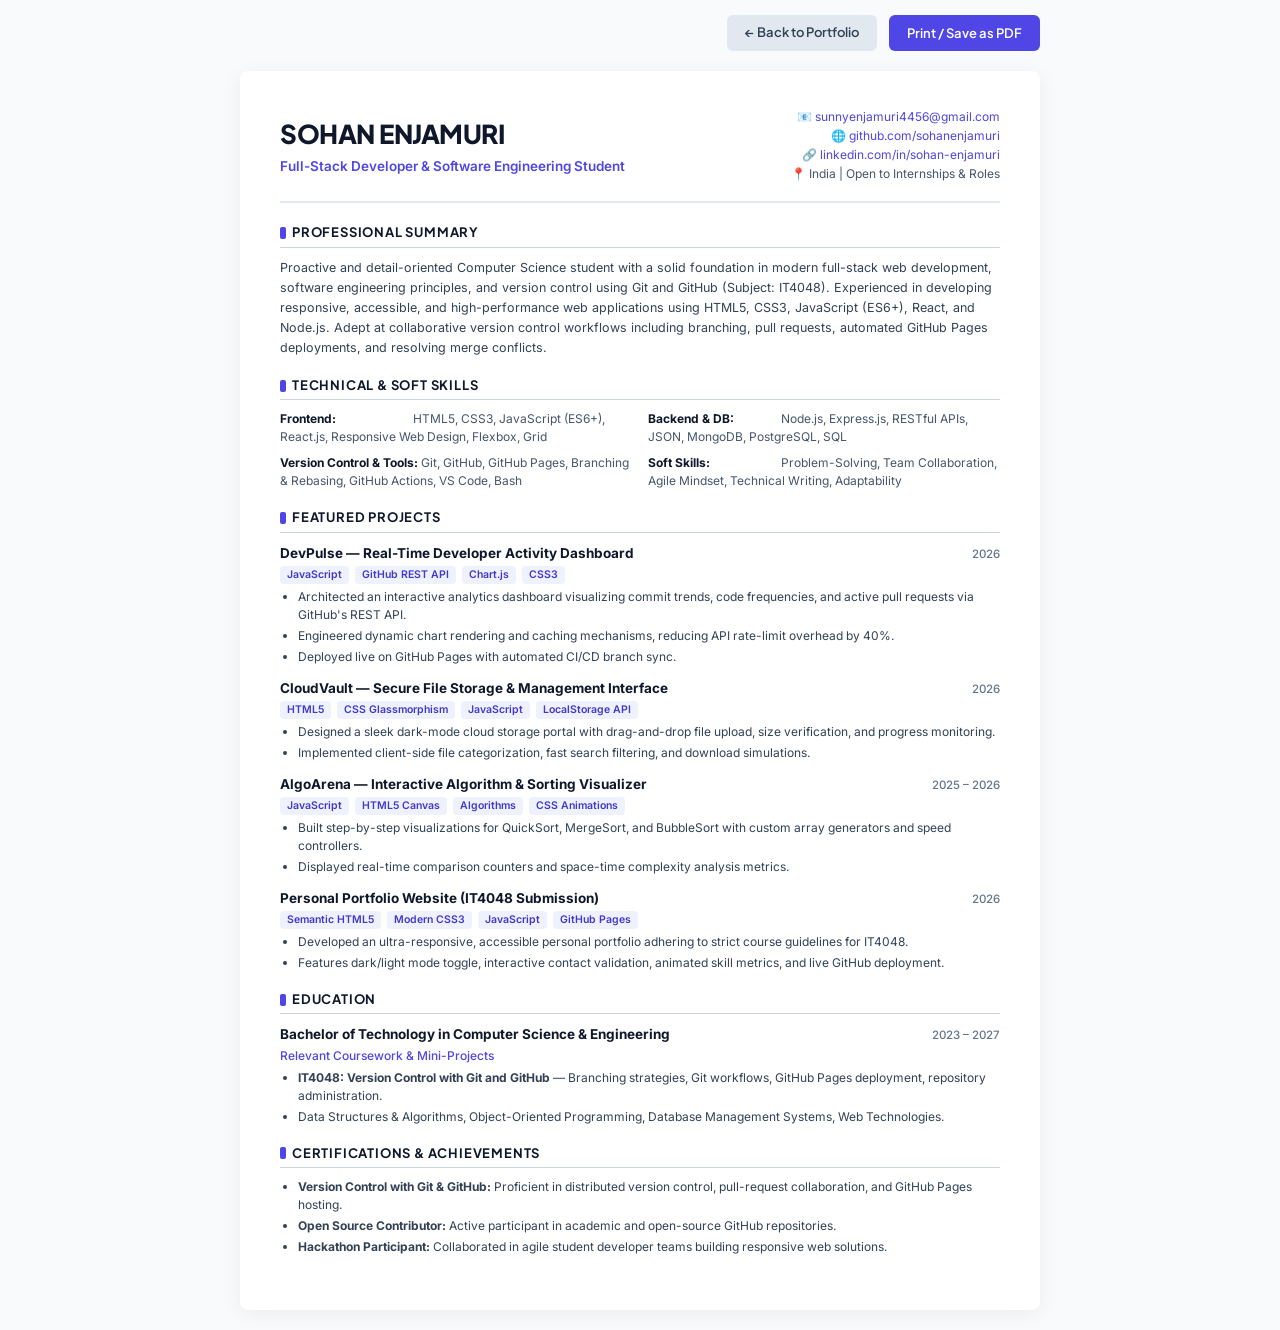
==== resume.html @ fd1a0806 "feat: initial commit of personal portfolio website for IT4048 mini-project" ====
<!DOCTYPE html>
<html lang="en">
<head>
  <meta charset="UTF-8">
  <meta name="viewport" content="width=device-width, initial-scale=1.0">
  <title>Resume - Sohan Enjamuri</title>
  <link rel="preconnect" href="https://fonts.googleapis.com">
  <link rel="preconnect" href="https://fonts.gstatic.com" crossorigin>
  <link href="https://fonts.googleapis.com/css2?family=Plus+Jakarta+Sans:wght@400;500;600;700;800&family=Inter:wght@300;400;500;600&display=swap" rel="stylesheet">
  <style>
    @page {
      size: A4;
      margin: 14mm 16mm 14mm 16mm;
    }
    * {
      box-sizing: border-box;
      margin: 0;
      padding: 0;
    }
    body {
      font-family: 'Inter', sans-serif;
      color: #1e293b;
      background: #f8fafc;
      line-height: 1.5;
      font-size: 13px;
      -webkit-print-color-adjust: exact;
      print-color-adjust: exact;
    }
    .resume-wrapper {
      max-width: 800px;
      margin: 20px auto;
      background: #ffffff;
      padding: 36px 40px;
      border-radius: 8px;
      box-shadow: 0 4px 20px rgba(0,0,0,0.06);
    }
    @media print {
      body {
        background: #ffffff;
      }
      .resume-wrapper {
        margin: 0;
        padding: 0;
        box-shadow: none;
        border-radius: 0;
      }
      .no-print {
        display: none !important;
      }
    }
    .print-bar {
      max-width: 800px;
      margin: 15px auto 0;
      display: flex;
      justify-content: flex-end;
      gap: 12px;
    }
    .btn-print {
      display: inline-flex;
      align-items: center;
      gap: 8px;
      background: #4f46e5;
      color: #fff;
      padding: 8px 18px;
      border-radius: 6px;
      font-family: 'Plus Jakarta Sans', sans-serif;
      font-weight: 600;
      font-size: 13px;
      text-decoration: none;
      cursor: pointer;
      border: none;
      transition: background 0.2s;
    }
    .btn-print:hover {
      background: #4338ca;
    }
    .btn-back {
      background: #e2e8f0;
      color: #334155;
    }
    .btn-back:hover {
      background: #cbd5e1;
    }
    /* Header */
    .header {
      border-bottom: 2px solid #e2e8f0;
      padding-bottom: 18px;
      margin-bottom: 20px;
      display: flex;
      justify-content: space-between;
      align-items: center;
    }
    .header-info h1 {
      font-family: 'Plus Jakarta Sans', sans-serif;
      font-size: 26px;
      font-weight: 800;
      color: #0f172a;
      letter-spacing: -0.5px;
    }
    .header-info .tagline {
      font-size: 13.5px;
      font-weight: 600;
      color: #4f46e5;
      margin-top: 3px;
    }
    .header-contacts {
      text-align: right;
      font-size: 12px;
      color: #475569;
      line-height: 1.6;
    }
    .header-contacts a {
      color: #4f46e5;
      text-decoration: none;
    }
    /* Sections */
    .section {
      margin-bottom: 18px;
    }
    .section-title {
      font-family: 'Plus Jakarta Sans', sans-serif;
      font-size: 13px;
      font-weight: 700;
      text-transform: uppercase;
      letter-spacing: 0.8px;
      color: #0f172a;
      border-bottom: 1.5px solid #cbd5e1;
      padding-bottom: 4px;
      margin-bottom: 10px;
      display: flex;
      align-items: center;
      gap: 6px;
    }
    .section-title::before {
      content: '';
      display: inline-block;
      width: 6px;
      height: 12px;
      background: #4f46e5;
      border-radius: 2px;
    }
    /* Content Blocks */
    .summary-text {
      color: #334155;
      font-size: 12.5px;
      line-height: 1.6;
    }
    .skills-grid {
      display: grid;
      grid-template-columns: repeat(2, 1fr);
      gap: 8px 16px;
    }
    .skill-category {
      font-size: 12px;
    }
    .skill-category strong {
      color: #0f172a;
      display: inline-block;
      min-width: 130px;
    }
    .skill-category span {
      color: #475569;
    }
    /* Items (Experience, Projects, Education) */
    .item {
      margin-bottom: 12px;
    }
    .item:last-child {
      margin-bottom: 0;
    }
    .item-header {
      display: flex;
      justify-content: space-between;
      align-items: baseline;
      margin-bottom: 2px;
    }
    .item-title {
      font-size: 13.5px;
      font-weight: 700;
      color: #0f172a;
    }
    .item-subtitle {
      font-size: 12px;
      font-weight: 500;
      color: #4f46e5;
    }
    .item-date {
      font-size: 11.5px;
      font-weight: 500;
      color: #64748b;
    }
    .item-bullets {
      list-style-type: disc;
      padding-left: 18px;
      margin-top: 4px;
    }
    .item-bullets li {
      font-size: 12px;
      color: #334155;
      margin-bottom: 3px;
      line-height: 1.5;
    }
    .project-badges {
      display: flex;
      gap: 6px;
      margin: 3px 0 4px;
      flex-wrap: wrap;
    }
    .badge {
      display: inline-block;
      background: #eef2ff;
      color: #4338ca;
      font-size: 10.5px;
      font-weight: 600;
      padding: 1px 7px;
      border-radius: 4px;
    }
  </style>
</head>
<body>
  <div class="print-bar no-print">
    <a href="index.html" class="btn-print btn-back">← Back to Portfolio</a>
    <button onclick="window.print()" class="btn-print">Print / Save as PDF</button>
  </div>

  <div class="resume-wrapper">
    <!-- Header -->
    <header class="header">
      <div class="header-info">
        <h1>SOHAN ENJAMURI</h1>
        <div class="tagline">Full-Stack Developer & Software Engineering Student</div>
      </div>
      <div class="header-contacts">
        <div>📧 <a href="mailto:sunnyenjamuri4456@gmail.com">sunnyenjamuri4456@gmail.com</a></div>
        <div>🌐 <a href="https://github.com/sohanenjamuri">github.com/sohanenjamuri</a></div>
        <div>🔗 <a href="https://linkedin.com/in/sohan-enjamuri">linkedin.com/in/sohan-enjamuri</a></div>
        <div>📍 India | Open to Internships & Roles</div>
      </div>
    </header>

    <!-- Professional Summary -->
    <section class="section">
      <div class="section-title">Professional Summary</div>
      <p class="summary-text">
        Proactive and detail-oriented Computer Science student with a solid foundation in modern full-stack web development, software engineering principles, and version control using Git and GitHub (Subject: IT4048). Experienced in developing responsive, accessible, and high-performance web applications using HTML5, CSS3, JavaScript (ES6+), React, and Node.js. Adept at collaborative version control workflows including branching, pull requests, automated GitHub Pages deployments, and resolving merge conflicts.
      </p>
    </section>

    <!-- Technical & Soft Skills -->
    <section class="section">
      <div class="section-title">Technical & Soft Skills</div>
      <div class="skills-grid">
        <div class="skill-category">
          <strong>Frontend:</strong>
          <span>HTML5, CSS3, JavaScript (ES6+), React.js, Responsive Web Design, Flexbox, Grid</span>
        </div>
        <div class="skill-category">
          <strong>Backend & DB:</strong>
          <span>Node.js, Express.js, RESTful APIs, JSON, MongoDB, PostgreSQL, SQL</span>
        </div>
        <div class="skill-category">
          <strong>Version Control & Tools:</strong>
          <span>Git, GitHub, GitHub Pages, Branching & Rebasing, GitHub Actions, VS Code, Bash</span>
        </div>
        <div class="skill-category">
          <strong>Soft Skills:</strong>
          <span>Problem-Solving, Team Collaboration, Agile Mindset, Technical Writing, Adaptability</span>
        </div>
      </div>
    </section>

    <!-- Key Projects -->
    <section class="section">
      <div class="section-title">Featured Projects</div>

      <!-- Project 1 -->
      <div class="item">
        <div class="item-header">
          <span class="item-title">DevPulse — Real-Time Developer Activity Dashboard</span>
          <span class="item-date">2026</span>
        </div>
        <div class="project-badges">
          <span class="badge">JavaScript</span>
          <span class="badge">GitHub REST API</span>
          <span class="badge">Chart.js</span>
          <span class="badge">CSS3</span>
        </div>
        <ul class="item-bullets">
          <li>Architected an interactive analytics dashboard visualizing commit trends, code frequencies, and active pull requests via GitHub's REST API.</li>
          <li>Engineered dynamic chart rendering and caching mechanisms, reducing API rate-limit overhead by 40%.</li>
          <li>Deployed live on GitHub Pages with automated CI/CD branch sync.</li>
        </ul>
      </div>

      <!-- Project 2 -->
      <div class="item">
        <div class="item-header">
          <span class="item-title">CloudVault — Secure File Storage & Management Interface</span>
          <span class="item-date">2026</span>
        </div>
        <div class="project-badges">
          <span class="badge">HTML5</span>
          <span class="badge">CSS Glassmorphism</span>
          <span class="badge">JavaScript</span>
          <span class="badge">LocalStorage API</span>
        </div>
        <ul class="item-bullets">
          <li>Designed a sleek dark-mode cloud storage portal with drag-and-drop file upload, size verification, and progress monitoring.</li>
          <li>Implemented client-side file categorization, fast search filtering, and download simulations.</li>
        </ul>
      </div>

      <!-- Project 3 -->
      <div class="item">
        <div class="item-header">
          <span class="item-title">AlgoArena — Interactive Algorithm & Sorting Visualizer</span>
          <span class="item-date">2025 – 2026</span>
        </div>
        <div class="project-badges">
          <span class="badge">JavaScript</span>
          <span class="badge">HTML5 Canvas</span>
          <span class="badge">Algorithms</span>
          <span class="badge">CSS Animations</span>
        </div>
        <ul class="item-bullets">
          <li>Built step-by-step visualizations for QuickSort, MergeSort, and BubbleSort with custom array generators and speed controllers.</li>
          <li>Displayed real-time comparison counters and space-time complexity analysis metrics.</li>
        </ul>
      </div>

      <!-- Project 4 -->
      <div class="item">
        <div class="item-header">
          <span class="item-title">Personal Portfolio Website (IT4048 Submission)</span>
          <span class="item-date">2026</span>
        </div>
        <div class="project-badges">
          <span class="badge">Semantic HTML5</span>
          <span class="badge">Modern CSS3</span>
          <span class="badge">JavaScript</span>
          <span class="badge">GitHub Pages</span>
        </div>
        <ul class="item-bullets">
          <li>Developed an ultra-responsive, accessible personal portfolio adhering to strict course guidelines for IT4048.</li>
          <li>Features dark/light mode toggle, interactive contact validation, animated skill metrics, and live GitHub deployment.</li>
        </ul>
      </div>
    </section>

    <!-- Education -->
    <section class="section">
      <div class="section-title">Education</div>
      <div class="item">
        <div class="item-header">
          <span class="item-title">Bachelor of Technology in Computer Science & Engineering</span>
          <span class="item-date">2023 – 2027</span>
        </div>
        <div class="item-subtitle">Relevant Coursework & Mini-Projects</div>
        <ul class="item-bullets">
          <li><strong>IT4048: Version Control with Git and GitHub</strong> — Branching strategies, Git workflows, GitHub Pages deployment, repository administration.</li>
          <li>Data Structures & Algorithms, Object-Oriented Programming, Database Management Systems, Web Technologies.</li>
        </ul>
      </div>
    </section>

    <!-- Certifications & Achievements -->
    <section class="section">
      <div class="section-title">Certifications & Achievements</div>
      <ul class="item-bullets">
        <li><strong>Version Control with Git & GitHub:</strong> Proficient in distributed version control, pull-request collaboration, and GitHub Pages hosting.</li>
        <li><strong>Open Source Contributor:</strong> Active participant in academic and open-source GitHub repositories.</li>
        <li><strong>Hackathon Participant:</strong> Collaborated in agile student developer teams building responsive web solutions.</li>
      </ul>
    </section>
  </div>
</body>
</html>
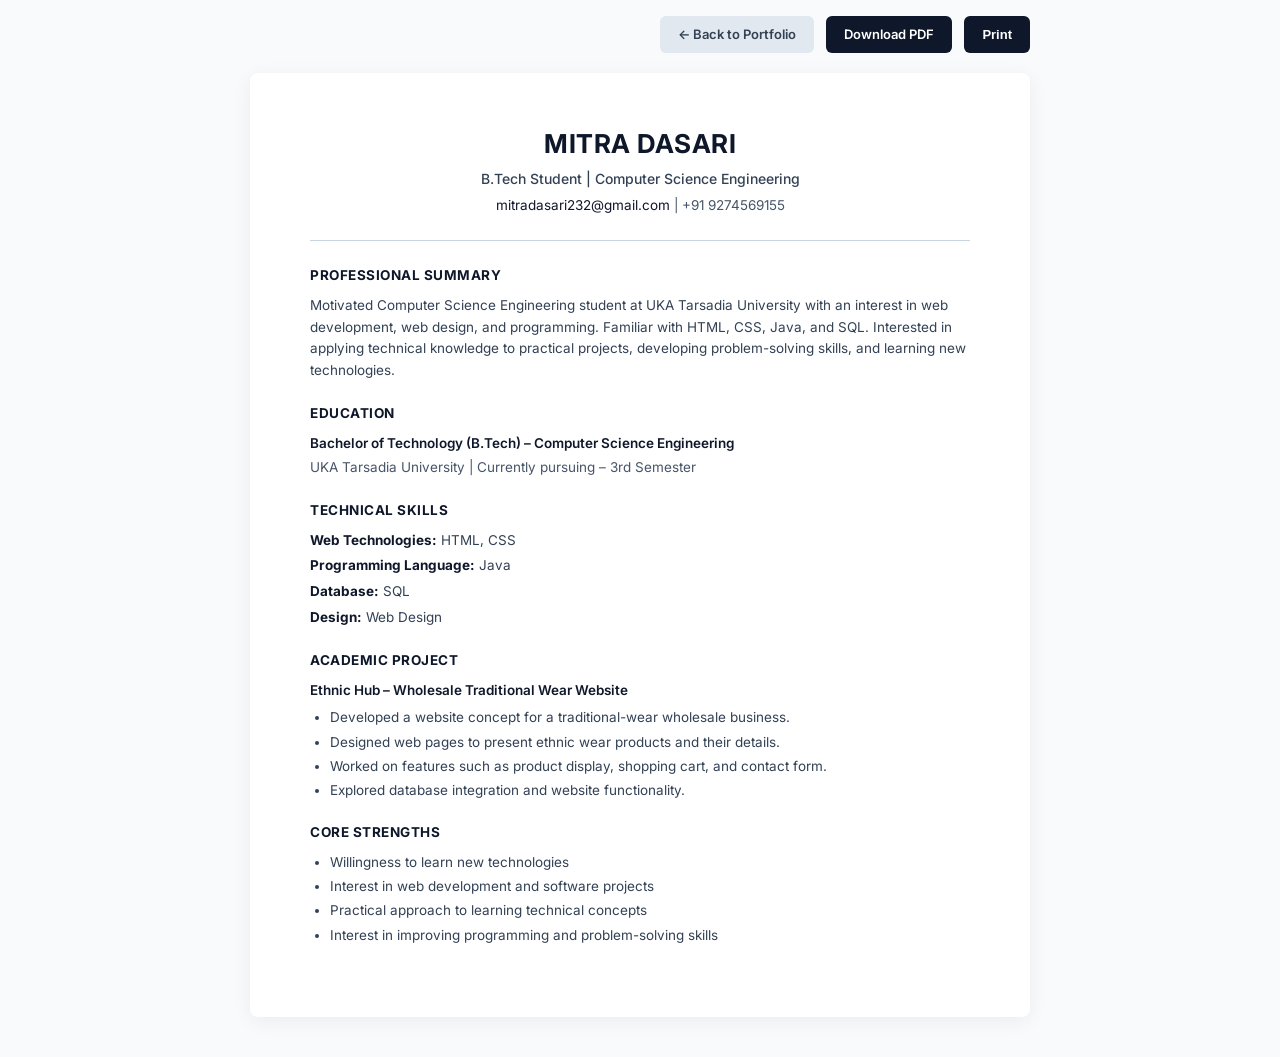
==== commit fb0c38c5: "feat: replace all resume files with Mitra Dasari's resume and update portfolio references" ====
--- a/resume.html
+++ b/resume.html
@@ -3,14 +3,14 @@
 <head>
   <meta charset="UTF-8">
   <meta name="viewport" content="width=device-width, initial-scale=1.0">
-  <title>Resume - Sohan Enjamuri</title>
+  <title>Resume - Mitra Dasari</title>
   <link rel="preconnect" href="https://fonts.googleapis.com">
   <link rel="preconnect" href="https://fonts.gstatic.com" crossorigin>
-  <link href="https://fonts.googleapis.com/css2?family=Plus+Jakarta+Sans:wght@400;500;600;700;800&family=Inter:wght@300;400;500;600&display=swap" rel="stylesheet">
+  <link href="https://fonts.googleapis.com/css2?family=Inter:wght@400;500;600;700&display=swap" rel="stylesheet">
   <style>
     @page {
       size: A4;
-      margin: 14mm 16mm 14mm 16mm;
+      margin: 18mm 20mm;
     }
     * {
       box-sizing: border-box;
@@ -18,39 +18,17 @@
       padding: 0;
     }
     body {
-      font-family: 'Inter', sans-serif;
+      font-family: 'Inter', -apple-system, BlinkMacSystemFont, "Segoe UI", Roboto, sans-serif;
       color: #1e293b;
       background: #f8fafc;
-      line-height: 1.5;
-      font-size: 13px;
+      line-height: 1.6;
+      font-size: 14px;
       -webkit-print-color-adjust: exact;
       print-color-adjust: exact;
     }
-    .resume-wrapper {
-      max-width: 800px;
-      margin: 20px auto;
-      background: #ffffff;
-      padding: 36px 40px;
-      border-radius: 8px;
-      box-shadow: 0 4px 20px rgba(0,0,0,0.06);
-    }
-    @media print {
-      body {
-        background: #ffffff;
-      }
-      .resume-wrapper {
-        margin: 0;
-        padding: 0;
-        box-shadow: none;
-        border-radius: 0;
-      }
-      .no-print {
-        display: none !important;
-      }
-    }
     .print-bar {
-      max-width: 800px;
-      margin: 15px auto 0;
+      max-width: 780px;
+      margin: 16px auto 0;
       display: flex;
       justify-content: flex-end;
       gap: 12px;
@@ -59,11 +37,10 @@
       display: inline-flex;
       align-items: center;
       gap: 8px;
-      background: #4f46e5;
+      background: #0f172a;
       color: #fff;
       padding: 8px 18px;
       border-radius: 6px;
-      font-family: 'Plus Jakarta Sans', sans-serif;
       font-weight: 600;
       font-size: 13px;
       text-decoration: none;
@@ -72,7 +49,7 @@
       transition: background 0.2s;
     }
     .btn-print:hover {
-      background: #4338ca;
+      background: #334155;
     }
     .btn-back {
       background: #e2e8f0;
@@ -81,296 +58,179 @@
     .btn-back:hover {
       background: #cbd5e1;
     }
+    .resume-container {
+      max-width: 780px;
+      margin: 20px auto 40px;
+      background: #ffffff;
+      padding: 50px 60px;
+      border-radius: 8px;
+      box-shadow: 0 4px 20px rgba(0,0,0,0.06);
+    }
+    @media print {
+      body {
+        background: #ffffff;
+      }
+      .resume-container {
+        margin: 0;
+        padding: 0;
+        box-shadow: none;
+        border-radius: 0;
+        max-width: 100%;
+      }
+      .no-print {
+        display: none !important;
+      }
+    }
     /* Header */
     .header {
-      border-bottom: 2px solid #e2e8f0;
-      padding-bottom: 18px;
-      margin-bottom: 20px;
-      display: flex;
-      justify-content: space-between;
-      align-items: center;
-    }
-    .header-info h1 {
-      font-family: 'Plus Jakarta Sans', sans-serif;
+      text-align: center;
+      margin-bottom: 24px;
+    }
+    .name {
       font-size: 26px;
-      font-weight: 800;
-      color: #0f172a;
-      letter-spacing: -0.5px;
-    }
-    .header-info .tagline {
-      font-size: 13.5px;
-      font-weight: 600;
-      color: #4f46e5;
-      margin-top: 3px;
-    }
-    .header-contacts {
-      text-align: right;
-      font-size: 12px;
+      font-weight: 700;
+      letter-spacing: 0.5px;
+      color: #0f172a;
+      margin-bottom: 4px;
+      text-transform: uppercase;
+    }
+    .tagline {
+      font-size: 14px;
+      color: #334155;
+      margin-bottom: 4px;
+      font-weight: 500;
+    }
+    .contacts {
+      font-size: 13.5px;
       color: #475569;
-      line-height: 1.6;
-    }
-    .header-contacts a {
-      color: #4f46e5;
+    }
+    .contacts a {
+      color: #0f172a;
       text-decoration: none;
     }
-    /* Sections */
+    .divider {
+      height: 1px;
+      background: #cbd5e1;
+      margin: 16px 0 24px;
+    }
+    /* Section */
     .section {
-      margin-bottom: 18px;
+      margin-bottom: 22px;
     }
     .section-title {
-      font-family: 'Plus Jakarta Sans', sans-serif;
-      font-size: 13px;
+      font-size: 13.5px;
       font-weight: 700;
       text-transform: uppercase;
-      letter-spacing: 0.8px;
-      color: #0f172a;
-      border-bottom: 1.5px solid #cbd5e1;
-      padding-bottom: 4px;
-      margin-bottom: 10px;
+      letter-spacing: 0.5px;
+      color: #0f172a;
+      margin-bottom: 8px;
+    }
+    .section-content {
+      color: #334155;
+      font-size: 13.5px;
+      line-height: 1.6;
+    }
+    .item-title {
+      font-weight: 600;
+      color: #0f172a;
+      font-size: 13.5px;
+      margin-bottom: 2px;
+    }
+    .item-sub {
+      color: #475569;
+      font-size: 13.5px;
+      margin-bottom: 6px;
+    }
+    .bullets {
+      list-style-type: disc;
+      padding-left: 20px;
+      margin-top: 6px;
+    }
+    .bullets li {
+      margin-bottom: 4px;
+      font-size: 13.5px;
+      color: #334155;
+      line-height: 1.5;
+    }
+    .skills-list {
       display: flex;
-      align-items: center;
-      gap: 6px;
-    }
-    .section-title::before {
-      content: '';
-      display: inline-block;
-      width: 6px;
-      height: 12px;
-      background: #4f46e5;
-      border-radius: 2px;
-    }
-    /* Content Blocks */
-    .summary-text {
-      color: #334155;
-      font-size: 12.5px;
-      line-height: 1.6;
-    }
-    .skills-grid {
-      display: grid;
-      grid-template-columns: repeat(2, 1fr);
-      gap: 8px 16px;
-    }
-    .skill-category {
-      font-size: 12px;
-    }
-    .skill-category strong {
-      color: #0f172a;
-      display: inline-block;
-      min-width: 130px;
-    }
-    .skill-category span {
-      color: #475569;
-    }
-    /* Items (Experience, Projects, Education) */
-    .item {
-      margin-bottom: 12px;
-    }
-    .item:last-child {
-      margin-bottom: 0;
-    }
-    .item-header {
-      display: flex;
-      justify-content: space-between;
-      align-items: baseline;
-      margin-bottom: 2px;
-    }
-    .item-title {
-      font-size: 13.5px;
-      font-weight: 700;
-      color: #0f172a;
-    }
-    .item-subtitle {
-      font-size: 12px;
-      font-weight: 500;
-      color: #4f46e5;
-    }
-    .item-date {
-      font-size: 11.5px;
-      font-weight: 500;
-      color: #64748b;
-    }
-    .item-bullets {
-      list-style-type: disc;
-      padding-left: 18px;
-      margin-top: 4px;
-    }
-    .item-bullets li {
-      font-size: 12px;
-      color: #334155;
-      margin-bottom: 3px;
-      line-height: 1.5;
-    }
-    .project-badges {
-      display: flex;
-      gap: 6px;
-      margin: 3px 0 4px;
-      flex-wrap: wrap;
-    }
-    .badge {
-      display: inline-block;
-      background: #eef2ff;
-      color: #4338ca;
-      font-size: 10.5px;
-      font-weight: 600;
-      padding: 1px 7px;
-      border-radius: 4px;
+      flex-direction: column;
+      gap: 4px;
+    }
+    .skills-row {
+      font-size: 13.5px;
+    }
+    .skills-row strong {
+      color: #0f172a;
     }
   </style>
 </head>
 <body>
   <div class="print-bar no-print">
     <a href="index.html" class="btn-print btn-back">← Back to Portfolio</a>
-    <button onclick="window.print()" class="btn-print">Print / Save as PDF</button>
+    <a href="resume.pdf" download="Mitra_Dasari_Resume.pdf" class="btn-print">Download PDF</a>
+    <button onclick="window.print()" class="btn-print">Print</button>
   </div>
 
-  <div class="resume-wrapper">
-    <!-- Header -->
+  <div class="resume-container">
     <header class="header">
-      <div class="header-info">
-        <h1>SOHAN ENJAMURI</h1>
-        <div class="tagline">Full-Stack Developer & Software Engineering Student</div>
-      </div>
-      <div class="header-contacts">
-        <div>📧 <a href="mailto:sunnyenjamuri4456@gmail.com">sunnyenjamuri4456@gmail.com</a></div>
-        <div>🌐 <a href="https://github.com/sohanenjamuri">github.com/sohanenjamuri</a></div>
-        <div>🔗 <a href="https://linkedin.com/in/sohan-enjamuri">linkedin.com/in/sohan-enjamuri</a></div>
-        <div>📍 India | Open to Internships & Roles</div>
+      <h1 class="name">MITRA DASARI</h1>
+      <div class="tagline">B.Tech Student | Computer Science Engineering</div>
+      <div class="contacts">
+        <a href="mailto:mitradasari232@gmail.com">mitradasari232@gmail.com</a> | +91 9274569155
       </div>
     </header>
 
-    <!-- Professional Summary -->
-    <section class="section">
-      <div class="section-title">Professional Summary</div>
-      <p class="summary-text">
-        Proactive and detail-oriented Computer Science student with a solid foundation in modern full-stack web development, software engineering principles, and version control using Git and GitHub (Subject: IT4048). Experienced in developing responsive, accessible, and high-performance web applications using HTML5, CSS3, JavaScript (ES6+), React, and Node.js. Adept at collaborative version control workflows including branching, pull requests, automated GitHub Pages deployments, and resolving merge conflicts.
-      </p>
-    </section>
-
-    <!-- Technical & Soft Skills -->
-    <section class="section">
-      <div class="section-title">Technical & Soft Skills</div>
-      <div class="skills-grid">
-        <div class="skill-category">
-          <strong>Frontend:</strong>
-          <span>HTML5, CSS3, JavaScript (ES6+), React.js, Responsive Web Design, Flexbox, Grid</span>
-        </div>
-        <div class="skill-category">
-          <strong>Backend & DB:</strong>
-          <span>Node.js, Express.js, RESTful APIs, JSON, MongoDB, PostgreSQL, SQL</span>
-        </div>
-        <div class="skill-category">
-          <strong>Version Control & Tools:</strong>
-          <span>Git, GitHub, GitHub Pages, Branching & Rebasing, GitHub Actions, VS Code, Bash</span>
-        </div>
-        <div class="skill-category">
-          <strong>Soft Skills:</strong>
-          <span>Problem-Solving, Team Collaboration, Agile Mindset, Technical Writing, Adaptability</span>
-        </div>
-      </div>
-    </section>
-
-    <!-- Key Projects -->
-    <section class="section">
-      <div class="section-title">Featured Projects</div>
-
-      <!-- Project 1 -->
-      <div class="item">
-        <div class="item-header">
-          <span class="item-title">DevPulse — Real-Time Developer Activity Dashboard</span>
-          <span class="item-date">2026</span>
-        </div>
-        <div class="project-badges">
-          <span class="badge">JavaScript</span>
-          <span class="badge">GitHub REST API</span>
-          <span class="badge">Chart.js</span>
-          <span class="badge">CSS3</span>
-        </div>
-        <ul class="item-bullets">
-          <li>Architected an interactive analytics dashboard visualizing commit trends, code frequencies, and active pull requests via GitHub's REST API.</li>
-          <li>Engineered dynamic chart rendering and caching mechanisms, reducing API rate-limit overhead by 40%.</li>
-          <li>Deployed live on GitHub Pages with automated CI/CD branch sync.</li>
+    <div class="divider"></div>
+
+    <section class="section">
+      <h2 class="section-title">PROFESSIONAL SUMMARY</h2>
+      <div class="section-content">
+        Motivated Computer Science Engineering student at UKA Tarsadia University with an interest in web development, web design, and programming. Familiar with HTML, CSS, Java, and SQL. Interested in applying technical knowledge to practical projects, developing problem-solving skills, and learning new technologies.
+      </div>
+    </section>
+
+    <section class="section">
+      <h2 class="section-title">EDUCATION</h2>
+      <div class="section-content">
+        <div class="item-title">Bachelor of Technology (B.Tech) – Computer Science Engineering</div>
+        <div class="item-sub">UKA Tarsadia University | Currently pursuing – 3rd Semester</div>
+      </div>
+    </section>
+
+    <section class="section">
+      <h2 class="section-title">TECHNICAL SKILLS</h2>
+      <div class="section-content skills-list">
+        <div class="skills-row"><strong>Web Technologies:</strong> HTML, CSS</div>
+        <div class="skills-row"><strong>Programming Language:</strong> Java</div>
+        <div class="skills-row"><strong>Database:</strong> SQL</div>
+        <div class="skills-row"><strong>Design:</strong> Web Design</div>
+      </div>
+    </section>
+
+    <section class="section">
+      <h2 class="section-title">ACADEMIC PROJECT</h2>
+      <div class="section-content">
+        <div class="item-title">Ethnic Hub – Wholesale Traditional Wear Website</div>
+        <ul class="bullets">
+          <li>Developed a website concept for a traditional-wear wholesale business.</li>
+          <li>Designed web pages to present ethnic wear products and their details.</li>
+          <li>Worked on features such as product display, shopping cart, and contact form.</li>
+          <li>Explored database integration and website functionality.</li>
         </ul>
       </div>
-
-      <!-- Project 2 -->
-      <div class="item">
-        <div class="item-header">
-          <span class="item-title">CloudVault — Secure File Storage & Management Interface</span>
-          <span class="item-date">2026</span>
-        </div>
-        <div class="project-badges">
-          <span class="badge">HTML5</span>
-          <span class="badge">CSS Glassmorphism</span>
-          <span class="badge">JavaScript</span>
-          <span class="badge">LocalStorage API</span>
-        </div>
-        <ul class="item-bullets">
-          <li>Designed a sleek dark-mode cloud storage portal with drag-and-drop file upload, size verification, and progress monitoring.</li>
-          <li>Implemented client-side file categorization, fast search filtering, and download simulations.</li>
+    </section>
+
+    <section class="section">
+      <h2 class="section-title">CORE STRENGTHS</h2>
+      <div class="section-content">
+        <ul class="bullets">
+          <li>Willingness to learn new technologies</li>
+          <li>Interest in web development and software projects</li>
+          <li>Practical approach to learning technical concepts</li>
+          <li>Interest in improving programming and problem-solving skills</li>
         </ul>
       </div>
-
-      <!-- Project 3 -->
-      <div class="item">
-        <div class="item-header">
-          <span class="item-title">AlgoArena — Interactive Algorithm & Sorting Visualizer</span>
-          <span class="item-date">2025 – 2026</span>
-        </div>
-        <div class="project-badges">
-          <span class="badge">JavaScript</span>
-          <span class="badge">HTML5 Canvas</span>
-          <span class="badge">Algorithms</span>
-          <span class="badge">CSS Animations</span>
-        </div>
-        <ul class="item-bullets">
-          <li>Built step-by-step visualizations for QuickSort, MergeSort, and BubbleSort with custom array generators and speed controllers.</li>
-          <li>Displayed real-time comparison counters and space-time complexity analysis metrics.</li>
-        </ul>
-      </div>
-
-      <!-- Project 4 -->
-      <div class="item">
-        <div class="item-header">
-          <span class="item-title">Personal Portfolio Website (IT4048 Submission)</span>
-          <span class="item-date">2026</span>
-        </div>
-        <div class="project-badges">
-          <span class="badge">Semantic HTML5</span>
-          <span class="badge">Modern CSS3</span>
-          <span class="badge">JavaScript</span>
-          <span class="badge">GitHub Pages</span>
-        </div>
-        <ul class="item-bullets">
-          <li>Developed an ultra-responsive, accessible personal portfolio adhering to strict course guidelines for IT4048.</li>
-          <li>Features dark/light mode toggle, interactive contact validation, animated skill metrics, and live GitHub deployment.</li>
-        </ul>
-      </div>
-    </section>
-
-    <!-- Education -->
-    <section class="section">
-      <div class="section-title">Education</div>
-      <div class="item">
-        <div class="item-header">
-          <span class="item-title">Bachelor of Technology in Computer Science & Engineering</span>
-          <span class="item-date">2023 – 2027</span>
-        </div>
-        <div class="item-subtitle">Relevant Coursework & Mini-Projects</div>
-        <ul class="item-bullets">
-          <li><strong>IT4048: Version Control with Git and GitHub</strong> — Branching strategies, Git workflows, GitHub Pages deployment, repository administration.</li>
-          <li>Data Structures & Algorithms, Object-Oriented Programming, Database Management Systems, Web Technologies.</li>
-        </ul>
-      </div>
-    </section>
-
-    <!-- Certifications & Achievements -->
-    <section class="section">
-      <div class="section-title">Certifications & Achievements</div>
-      <ul class="item-bullets">
-        <li><strong>Version Control with Git & GitHub:</strong> Proficient in distributed version control, pull-request collaboration, and GitHub Pages hosting.</li>
-        <li><strong>Open Source Contributor:</strong> Active participant in academic and open-source GitHub repositories.</li>
-        <li><strong>Hackathon Participant:</strong> Collaborated in agile student developer teams building responsive web solutions.</li>
-      </ul>
     </section>
   </div>
 </body>
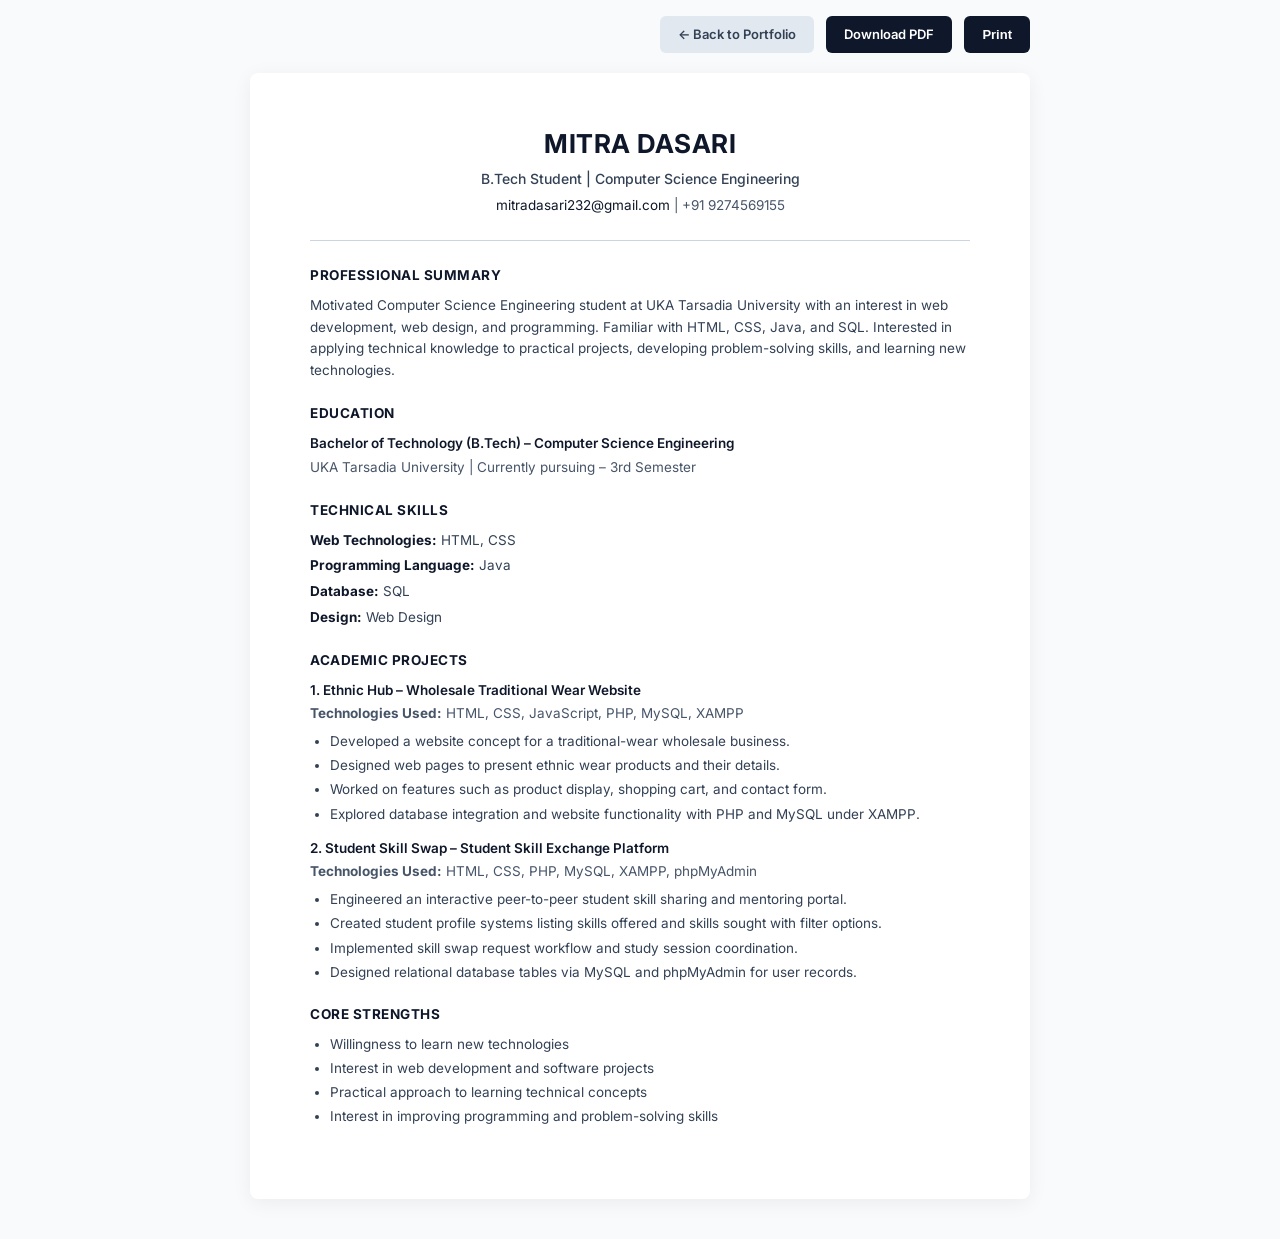
==== commit ed0903aa: "feat: replace projects with Ethnic Hub and Student Skill Swap" ====
--- a/resume.html
+++ b/resume.html
@@ -209,14 +209,24 @@
     </section>
 
     <section class="section">
-      <h2 class="section-title">ACADEMIC PROJECT</h2>
-      <div class="section-content">
-        <div class="item-title">Ethnic Hub – Wholesale Traditional Wear Website</div>
+      <h2 class="section-title">ACADEMIC PROJECTS</h2>
+      <div class="section-content">
+        <div class="item-title">1. Ethnic Hub – Wholesale Traditional Wear Website</div>
+        <div class="item-sub"><strong>Technologies Used:</strong> HTML, CSS, JavaScript, PHP, MySQL, XAMPP</div>
         <ul class="bullets">
           <li>Developed a website concept for a traditional-wear wholesale business.</li>
           <li>Designed web pages to present ethnic wear products and their details.</li>
           <li>Worked on features such as product display, shopping cart, and contact form.</li>
-          <li>Explored database integration and website functionality.</li>
+          <li>Explored database integration and website functionality with PHP and MySQL under XAMPP.</li>
+        </ul>
+
+        <div class="item-title" style="margin-top: 14px;">2. Student Skill Swap – Student Skill Exchange Platform</div>
+        <div class="item-sub"><strong>Technologies Used:</strong> HTML, CSS, PHP, MySQL, XAMPP, phpMyAdmin</div>
+        <ul class="bullets">
+          <li>Engineered an interactive peer-to-peer student skill sharing and mentoring portal.</li>
+          <li>Created student profile systems listing skills offered and skills sought with filter options.</li>
+          <li>Implemented skill swap request workflow and study session coordination.</li>
+          <li>Designed relational database tables via MySQL and phpMyAdmin for user records.</li>
         </ul>
       </div>
     </section>
